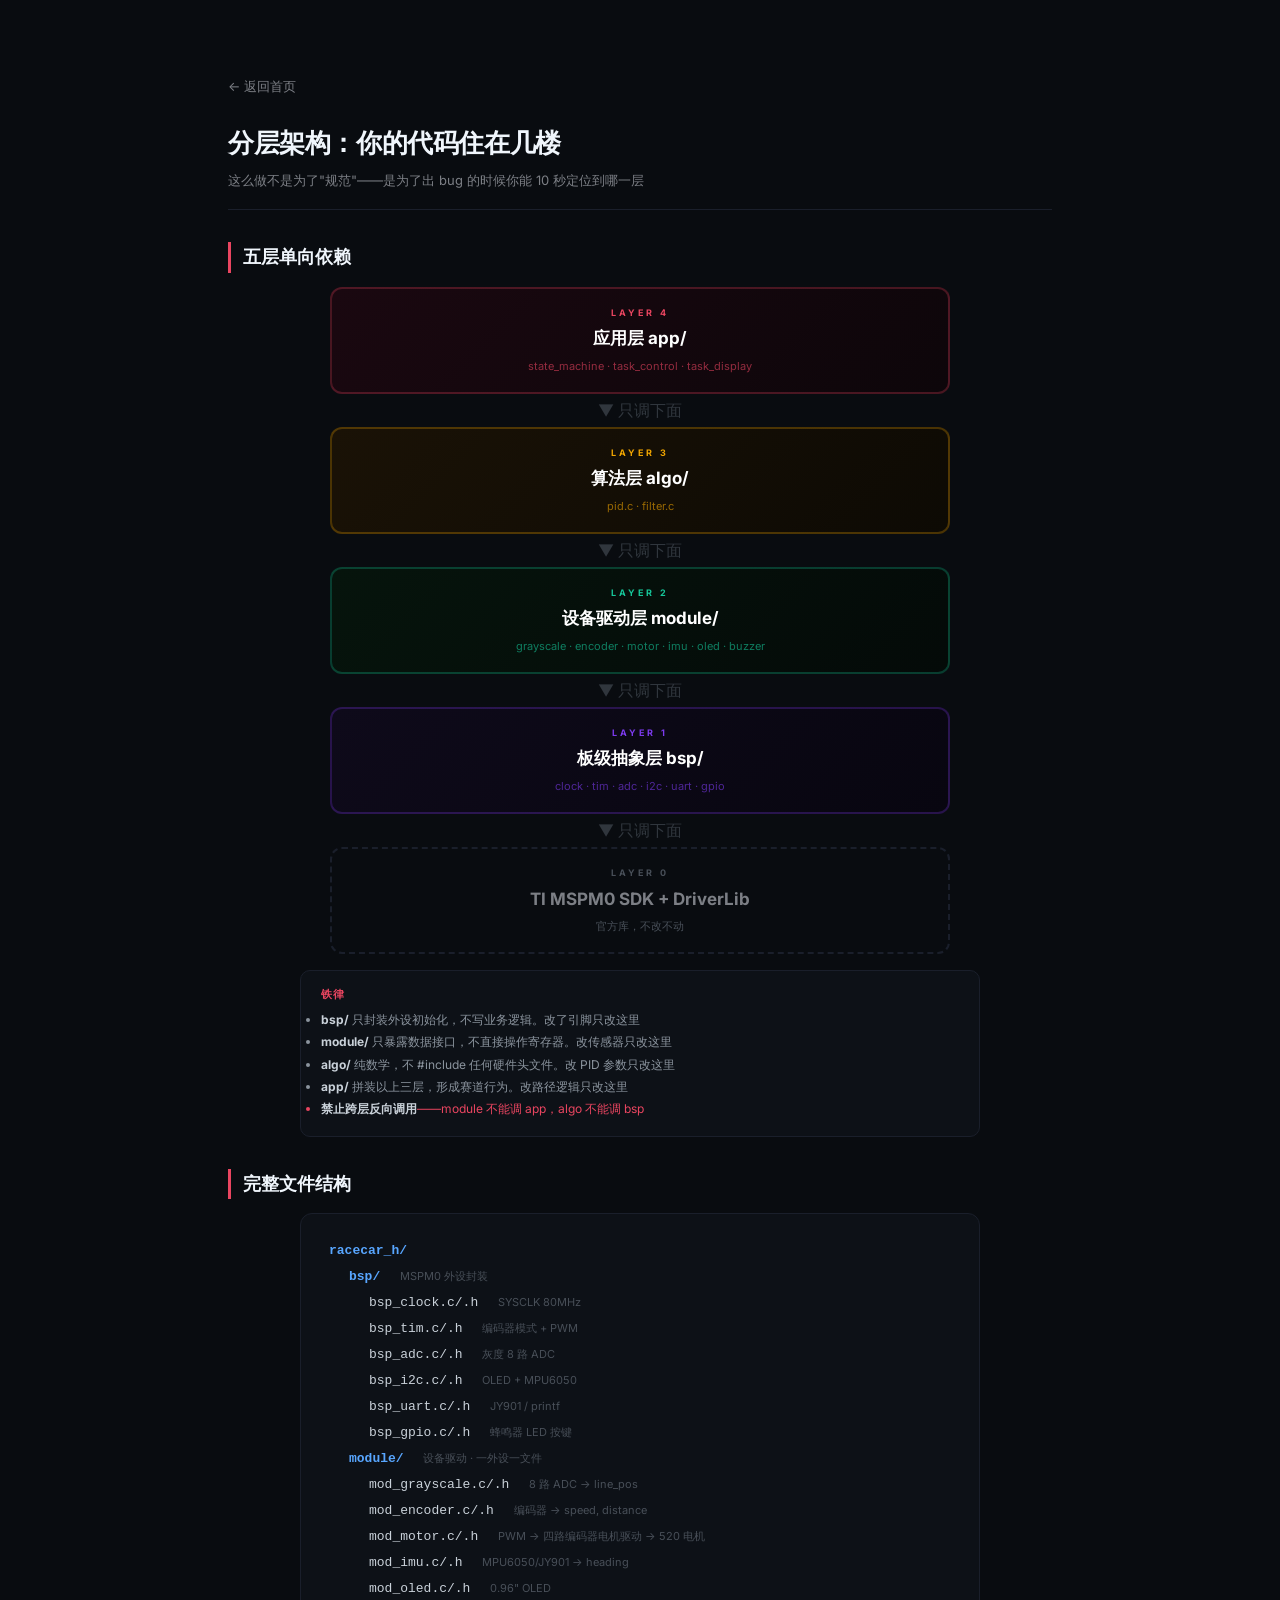
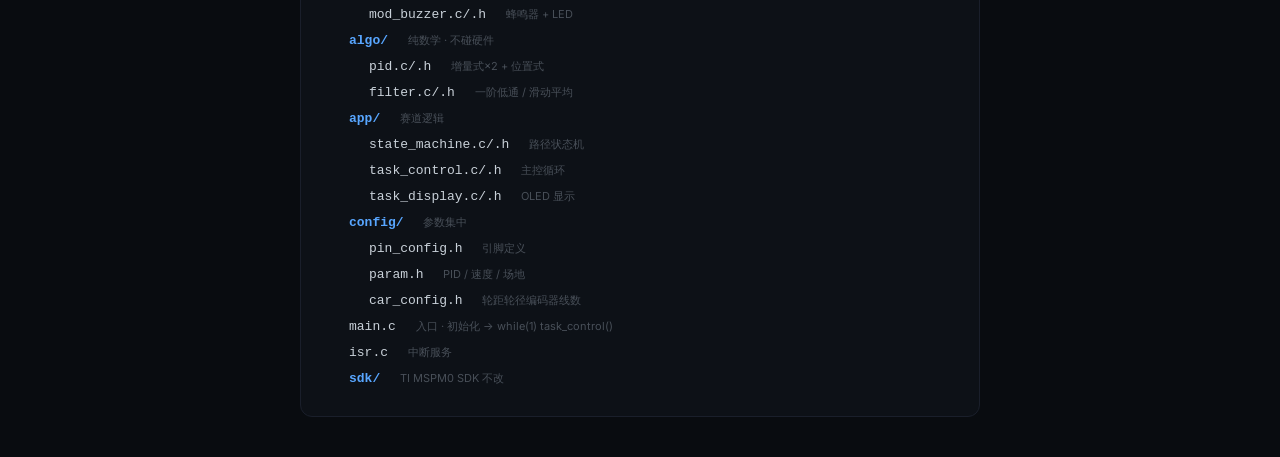
==== arch.html @ f5827399 "电赛练习题 · 自动行驶小车" ====
<!DOCTYPE html>
<html lang="zh-CN">
<head>
<meta charset="UTF-8"><meta name="viewport" content="width=device-width, initial-scale=1.0">
<title>分层架构 · 电赛练习题</title><link rel="stylesheet" href="style.css">
</head>
<body>
<div class="container">
<a class="back" href="index.html">&larr; 返回首页</a>
<div class="page-head"><h1>分层架构：你的代码住在几楼</h1><div class="sub">这么做不是为了"规范"——是为了出 bug 的时候你能 10 秒定位到哪一层</div></div>

<div class="sec-title">五层单向依赖</div>
<div class="layers">
  <div class="lcard l4"><div class="ltag">Layer 4</div><div class="lname">应用层 app/</div><div class="lfiles">state_machine · task_control · task_display</div></div>
  <div class="larr">▼ 只调下面</div>
  <div class="lcard l3"><div class="ltag">Layer 3</div><div class="lname">算法层 algo/</div><div class="lfiles">pid.c · filter.c</div></div>
  <div class="larr">▼ 只调下面</div>
  <div class="lcard l2"><div class="ltag">Layer 2</div><div class="lname">设备驱动层 module/</div><div class="lfiles">grayscale · encoder · motor · imu · oled · buzzer</div></div>
  <div class="larr">▼ 只调下面</div>
  <div class="lcard l1"><div class="ltag">Layer 1</div><div class="lname">板级抽象层 bsp/</div><div class="lfiles">clock · tim · adc · i2c · uart · gpio</div></div>
  <div class="larr">▼ 只调下面</div>
  <div class="lcard l0"><div class="ltag">Layer 0</div><div class="lname">TI MSPM0 SDK + DriverLib</div><div class="lfiles">官方库，不改不动</div></div>
</div>

<div class="call" style="margin-top:16px">
  <div class="cttl">铁律</div>
  <ul>
    <li><b>bsp/</b> 只封装外设初始化，不写业务逻辑。改了引脚只改这里</li>
    <li><b>module/</b> 只暴露数据接口，不直接操作寄存器。改传感器只改这里</li>
    <li><b>algo/</b> 纯数学，不 #include 任何硬件头文件。改 PID 参数只改这里</li>
    <li><b>app/</b> 拼装以上三层，形成赛道行为。改路径逻辑只改这里</li>
    <li style="color:#e94560;"><b>禁止跨层反向调用</b>——module 不能调 app，algo 不能调 bsp</li>
  </ul>
</div>

<div class="sec-title">完整文件结构</div>
<div class="ftree">
<div><span class="d">racecar_h/</span></div>
<div class="i1"><span class="d">bsp/</span> <span class="c">MSPM0 外设封装</span></div>
<div class="i2"><span class="f">bsp_clock.c/.h</span> <span class="c">SYSCLK 80MHz</span></div>
<div class="i2"><span class="f">bsp_tim.c/.h</span> <span class="c">编码器模式 + PWM</span></div>
<div class="i2"><span class="f">bsp_adc.c/.h</span> <span class="c">灰度 8 路 ADC</span></div>
<div class="i2"><span class="f">bsp_i2c.c/.h</span> <span class="c">OLED + MPU6050</span></div>
<div class="i2"><span class="f">bsp_uart.c/.h</span> <span class="c">JY901 / printf</span></div>
<div class="i2"><span class="f">bsp_gpio.c/.h</span> <span class="c">蜂鸣器 LED 按键</span></div>
<div class="i1"><span class="d">module/</span> <span class="c">设备驱动 · 一外设一文件</span></div>
<div class="i2"><span class="f">mod_grayscale.c/.h</span> <span class="c">8 路 ADC → line_pos</span></div>
<div class="i2"><span class="f">mod_encoder.c/.h</span> <span class="c">编码器 → speed, distance</span></div>
<div class="i2"><span class="f">mod_motor.c/.h</span> <span class="c">PWM → 四路编码器电机驱动 → 520 电机</span></div>
<div class="i2"><span class="f">mod_imu.c/.h</span> <span class="c">MPU6050/JY901 → heading</span></div>
<div class="i2"><span class="f">mod_oled.c/.h</span> <span class="c">0.96" OLED</span></div>
<div class="i2"><span class="f">mod_buzzer.c/.h</span> <span class="c">蜂鸣器 + LED</span></div>
<div class="i1"><span class="d">algo/</span> <span class="c">纯数学 · 不碰硬件</span></div>
<div class="i2"><span class="f">pid.c/.h</span> <span class="c">增量式×2 + 位置式</span></div>
<div class="i2"><span class="f">filter.c/.h</span> <span class="c">一阶低通 / 滑动平均</span></div>
<div class="i1"><span class="d">app/</span> <span class="c">赛道逻辑</span></div>
<div class="i2"><span class="f">state_machine.c/.h</span> <span class="c">路径状态机</span></div>
<div class="i2"><span class="f">task_control.c/.h</span> <span class="c">主控循环</span></div>
<div class="i2"><span class="f">task_display.c/.h</span> <span class="c">OLED 显示</span></div>
<div class="i1"><span class="d">config/</span> <span class="c">参数集中</span></div>
<div class="i2"><span class="f">pin_config.h</span> <span class="c">引脚定义</span></div>
<div class="i2"><span class="f">param.h</span> <span class="c">PID / 速度 / 场地</span></div>
<div class="i2"><span class="f">car_config.h</span> <span class="c">轮距轮径编码器线数</span></div>
<div class="i1"><span class="f">main.c</span> <span class="c">入口 · 初始化 → while(1) task_control()</span></div>
<div class="i1"><span class="f">isr.c</span> <span class="c">中断服务</span></div>
<div class="i1"><span class="d">sdk/</span> <span class="c">TI MSPM0 SDK 不改</span></div>
</div>

</div>
</body>
</html>
---- style.css ----
/* ====== racecar-h docs — polished ====== */
@import url('https://fonts.googleapis.com/css2?family=Inter:wght@400;500;600;700;800&display=swap');

*{margin:0;padding:0;box-sizing:border-box}
html{scroll-behavior:smooth}
body{
  background:#090c10;color:#c9d1d9;
  font-family:'Inter','Segoe UI','Microsoft YaHei','PingFang SC',sans-serif;
  line-height:1.7;-webkit-font-smoothing:antialiased;
}

/* ---- nav ---- */
.topbar{
  position:fixed;top:0;left:0;right:0;z-index:100;
  background:rgba(9,12,16,.92);backdrop-filter:blur(12px);
  border-bottom:1px solid #1a1f2b;padding:0 28px;
  display:flex;align-items:center;justify-content:space-between;height:52px;
}
.topbar .logo{font-size:14px;font-weight:700;color:#f0f6fc;letter-spacing:-0.3px;}
.topbar .logo span{color:#e94560;}
.topbar a{color:#8b949e;text-decoration:none;font-size:12px;margin-left:20px;transition:color .15s}
.topbar a:hover{color:#f0f6fc}

/* ---- container ---- */
.container{max-width:880px;margin:0 auto;padding:72px 28px 40px}

/* ---- back link ---- */
.back{display:inline-block;color:#7c7f85;text-decoration:none;font-size:13px;margin-bottom:24px;transition:color .15s}
.back:hover{color:#e94560}

/* ---- page heading ---- */
.page-head{border-bottom:1px solid #1a1f2b;padding-bottom:18px;margin-bottom:28px}
.page-head h1{font-size:26px;font-weight:800;color:#f0f6fc;letter-spacing:-0.4px}
.page-head .sub{font-size:13px;color:#7c7f85;margin-top:4px}

/* ---- hero (homepage) ---- */
.hero{text-align:center;padding:40px 0 20px}
.hero h1{font-size:38px;font-weight:800;color:#f0f6fc;letter-spacing:-0.8px}
.hero h1 span{color:#e94560}
.hero .lead{font-size:15px;color:#7c7f85;margin-top:8px;line-height:1.6}
.hero .badges{margin-top:16px;display:flex;gap:8px;justify-content:center;flex-wrap:wrap}
.badge{display:inline-block;padding:4px 12px;border-radius:20px;font-size:11px;font-weight:600;letter-spacing:.5px}
.badge-red{background:#e9456022;color:#e94560;border:1px solid #e9456033}
.badge-purple{background:#7c3aed22;color:#a78bfa;border:1px solid #7c3aed33}
.badge-green{background:#16c79a22;color:#16c79a;border:1px solid #16c79a33}

/* ---- step cards (homepage) ---- */
.steps{display:flex;flex-direction:column;gap:28px;margin-top:20px}
.step-group{}
.step-group h2{font-size:17px;font-weight:700;color:#f0f6fc;margin-bottom:14px;display:flex;align-items:center;gap:8px}
.step-group h2 .icon{width:28px;height:28px;border-radius:8px;display:inline-flex;align-items:center;justify-content:center;font-size:14px}
.icon-red{background:#e94560;color:#fff}
.icon-green{background:#16c79a;color:#090c10}
.icon-purple{background:#7c3aed;color:#fff}
.icon-amber{background:#f0a500;color:#090c10}
.icon-blue{background:#388bfd;color:#fff}

.cards{display:grid;grid-template-columns:repeat(auto-fill,minmax(240px,1fr));gap:12px}

.card{
  display:block;text-decoration:none;
  background:#0d1117;border:1px solid #1a1f2b;border-radius:12px;
  padding:20px 22px;transition:all .2s;position:relative;overflow:hidden;
}
.card:hover{background:#121820;border-color:#30363d;transform:translateY(-2px);box-shadow:0 8px 30px rgba(0,0,0,.4)}
.card .num{font-size:10px;font-weight:700;color:#e94560;text-transform:uppercase;letter-spacing:1.5px;margin-bottom:6px}
.card .title{font-size:16px;font-weight:700;color:#f0f6fc;margin-bottom:4px}
.card .desc{font-size:12px;color:#7c7f85;line-height:1.5}
.card .tag-row{display:flex;gap:6px;margin-top:10px;flex-wrap:wrap}
.card .mini-tag{font-size:10px;padding:2px 8px;border-radius:10px;background:#1a1f2b;color:#8b949e;font-weight:500}

/* ---- sections ---- */
.sec-title{font-size:18px;font-weight:700;color:#f0f6fc;margin:32px 0 14px;padding-left:12px;border-left:3px solid #e94560}
.sec-sub{font-size:13px;color:#7c7f85;margin-bottom:18px}

/* ---- layers ---- */
.layers{display:flex;flex-direction:column;gap:0;align-items:center;max-width:620px;margin:0 auto}
.lcard{width:100%;border-radius:12px;padding:16px 24px;text-align:center}
.lcard .ltag{font-size:9px;letter-spacing:3px;text-transform:uppercase;margin-bottom:4px;font-weight:700}
.lcard .lname{font-size:17px;font-weight:700}
.lcard .lfiles{font-size:11px;margin-top:4px}
.l4{background:linear-gradient(135deg,#1a0810,#0d060a);border:2px solid #e9456044}
.l4 .ltag{color:#e94560}.l4 .lname{color:#fff}.l4 .lfiles{color:#e9456099}
.l3{background:linear-gradient(135deg,#1a1206,#0d0a04);border:2px solid #f0a50044}
.l3 .ltag{color:#f0a500}.l3 .lname{color:#fff}.l3 .lfiles{color:#f0a50099}
.l2{background:linear-gradient(135deg,#06140c,#040a08);border:2px solid #16c79a44}
.l2 .ltag{color:#16c79a}.l2 .lname{color:#fff}.l2 .lfiles{color:#16c79a99}
.l1{background:linear-gradient(135deg,#0e0a1a,#080610);border:2px solid #7c3aed44}
.l1 .ltag{color:#7c3aed}.l1 .lname{color:#fff}.l1 .lfiles{color:#7c3aed99}
.l0{background:#090c10;border:2px dashed #1a1f2b}
.l0 .ltag{color:#484f58}.l0 .lname{color:#7c7f85}.l0 .lfiles{color:#484f58}
.larr{text-align:center;color:#30363d;font-size:16px;padding:3px 0}

/* ---- file tree ---- */
.ftree{
  background:#0d1117;border:1px solid #1a1f2b;border-radius:12px;
  padding:24px 28px;font-family:'Cascadia Code','Consolas',monospace;
  font-size:13px;line-height:2.0;max-width:680px;margin:0 auto;
}
.ftree .d{color:#58a6ff;font-weight:600}
.ftree .f{color:#c9d1d9}
.ftree .c{color:#484f58;font-size:11px;margin-left:12px;font-family:'Inter','Microsoft YaHei',sans-serif}
.ftree .i1{padding-left:20px}.ftree .i2{padding-left:40px}.ftree .i3{padding-left:60px}

/* ---- system blocks ---- */
.blk{
  border-radius:10px;padding:14px 18px;text-align:center;min-width:130px;
  transition:transform .15s
}
.blk:hover{transform:translateY(-2px)}
.blk .lbl{font-size:10px;letter-spacing:2px;font-weight:700}
.blk .nm{font-size:14px;font-weight:700;color:#f0f6fc;margin-top:2px}
.blk .dt{font-size:11px;color:#7c7f85;margin-top:2px}
.blk-s{background:#06140c;border:1.5px solid #16c79a44}.blk-s .lbl{color:#16c79a}
.blk-m{background:#1a0810;border:1.5px solid #e9456044}.blk-m .lbl{color:#e94560}
.blk-a{background:#1a1206;border:1.5px solid #f0a50044}.blk-a .lbl{color:#f0a500}
.blk-row{display:flex;gap:12px;justify-content:center;flex-wrap:wrap;margin:8px 0}
.blk-arr{text-align:center;color:#30363d;font-size:14px;padding:3px 0}

/* ---- state machine ---- */
.sgrid{display:grid;grid-template-columns:repeat(4,1fr);gap:10px;max-width:740px;margin:0 auto;text-align:center}
.snode{border-radius:10px;padding:16px 10px;border:1.5px solid #1a1f2b;background:#0d1117;transition:all .15s}
.snode:hover{border-color:#e9456044;background:#121820}
.snode .snid{font-size:26px;font-weight:800;color:#e94560}
.snode .snp{font-size:13px;color:#f0f6fc;margin-top:2px;font-weight:600}
.snode .sns{font-size:11px;color:#16c79a;margin-top:4px}
.snode .snd{font-size:10px;color:#7c7f85;margin-top:2px}
@media(max-width:640px){.sgrid{grid-template-columns:repeat(2,1fr)}}

/* ---- PID ---- */
.pidbox{max-width:640px;margin:0 auto;border-radius:12px;padding:16px 22px;text-align:center}
.pidbox.outer{background:linear-gradient(135deg,#1a0810,#0d060a);border:2px solid #e9456044}
.pidbox.outer .pn{color:#e94560}
.pidbox.inner{background:linear-gradient(135deg,#06140c,#040a08);border:2px solid #16c79a44}
.pidbox.inner .pn{color:#16c79a}
.pidbox .pn{font-size:15px;font-weight:700}
.pidbox .pio{font-size:12px;color:#7c7f85;margin-top:4px}
.pidbox .pio span{color:#16c79a;font-weight:600}
.pidarr{text-align:center;color:#f0a50077;font-size:14px;padding:3px 0}

.formbox{
  background:#0d1117;border:1px solid #1a1f2b;border-radius:12px;
  padding:18px 22px;text-align:center;max-width:640px;margin:0 auto;font-family:monospace
}

.pgrid{display:grid;grid-template-columns:repeat(3,1fr);gap:8px;max-width:640px;margin:0 auto;text-align:center}
@media(max-width:640px){.pgrid{grid-template-columns:1fr}}

/* ---- tuning steps ---- */
.tstep{
  display:flex;gap:14px;align-items:flex-start;
  background:#0d1117;border:1px solid #1a1f2b;border-radius:10px;
  padding:16px 18px;margin:8px 0;max-width:700px
}
.tstep .tsn{
  background:#e94560;color:#fff;border-radius:50%;
  width:28px;height:28px;display:flex;align-items:center;justify-content:center;
  font-size:13px;font-weight:700;flex-shrink:0
}
.tstep .tsb{flex:1}
.tstep .tst{font-weight:700;color:#f0f6fc;font-size:14px}
.tstep .tsd{font-size:12px;color:#7c7f85;margin-top:3px;line-height:1.5}
.tstep .tsc{font-family:monospace;font-size:11px;color:#58a6ff;margin-top:4px}

/* ---- table ---- */
.tbl{width:100%;max-width:720px;margin:0 auto;border-collapse:collapse;font-size:13px}
.tbl th{background:#0d1117;color:#e94560;font-weight:600;padding:9px 12px;text-align:left;border-bottom:2px solid #1a1f2b}
.tbl td{padding:8px 12px;border-bottom:1px solid #101620}
.tbl tr:hover td{background:#0d1117}
.tbl .cat{color:#f0a500;font-weight:600;padding-top:10px;font-size:11px;letter-spacing:.5px}

/* ---- code ---- */
.code{
  background:#0d1117;border:1px solid #1a1f2b;border-radius:10px;
  padding:16px 20px;margin:10px 0;font-family:'Cascadia Code','Consolas',monospace;
  font-size:12.5px;line-height:1.7;overflow-x:auto;white-space:pre;
  color:#c9d1d9;max-width:720px
}
.code .kw{color:#ff7b72}.code .ty{color:#ffa657}.code .fn{color:#d2a8ff}
.code .cm{color:#484f58}.code .str{color:#a5d6ff}.code .num{color:#79c0ff}

/* ---- callout ---- */
.call{
  background:#0d1117;border:1px solid #1a1f2b;border-radius:10px;
  padding:14px 20px;max-width:680px;margin:12px auto 0
}
.call .cttl{color:#e94560;font-weight:700;font-size:11px;text-transform:uppercase;letter-spacing:1px;margin-bottom:6px}
.call li{font-size:12px;color:#8b949e;margin:2px 0}
.call li b{color:#c9d1d9}

/* ---- checklist ---- */
.chk{margin:6px 0}
.chk .item{
  display:flex;gap:10px;align-items:flex-start;
  background:#0d1117;border:1px solid #1a1f2b;border-radius:8px;
  padding:12px 16px;margin:6px 0
}
.chk .box{width:18px;height:18px;border:2px solid #30363d;border-radius:4px;flex-shrink:0}
.chk .txt{font-size:13px;color:#c9d1d9;font-weight:600}
.chk .det{font-size:11px;color:#7c7f85;margin-top:2px;line-height:1.5}

/* ---- footer ---- */
footer{text-align:center;padding:32px 20px;color:#484f58;font-size:11px;border-top:1px solid #101620;margin-top:40px}
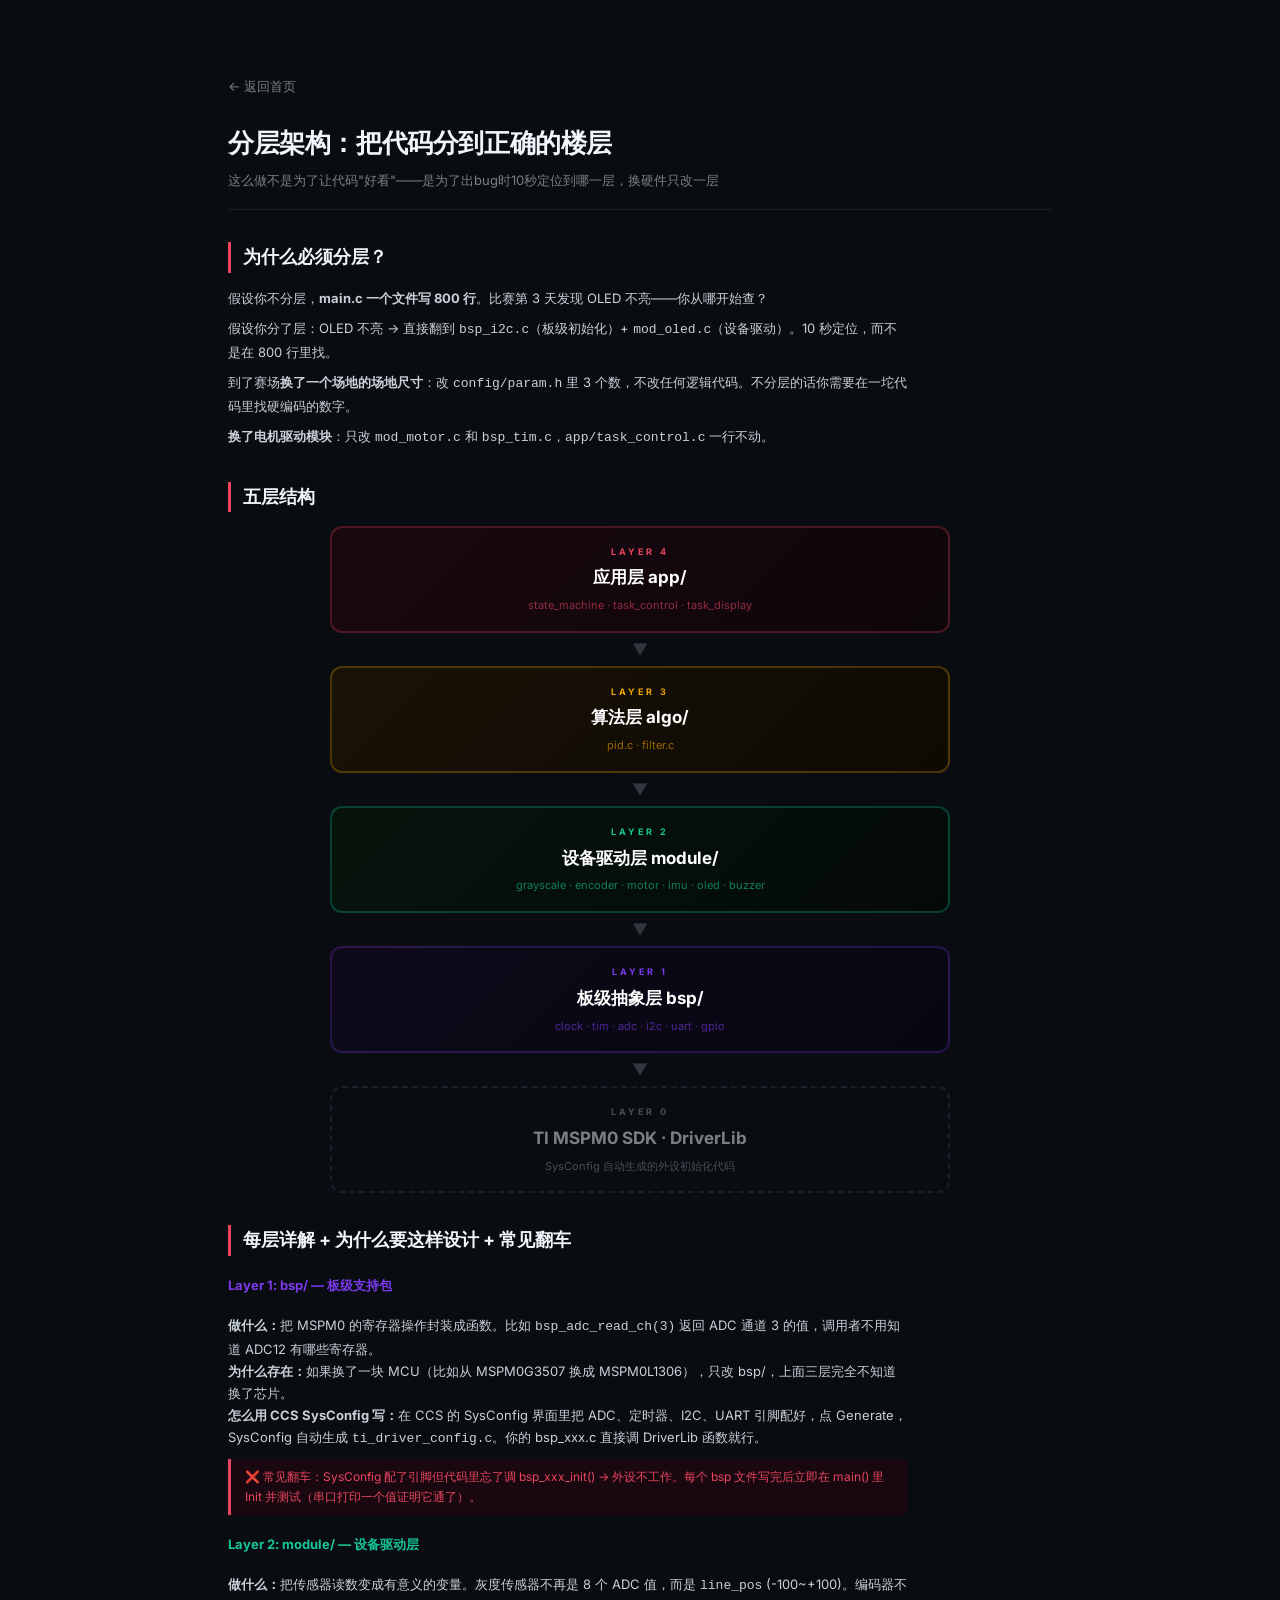
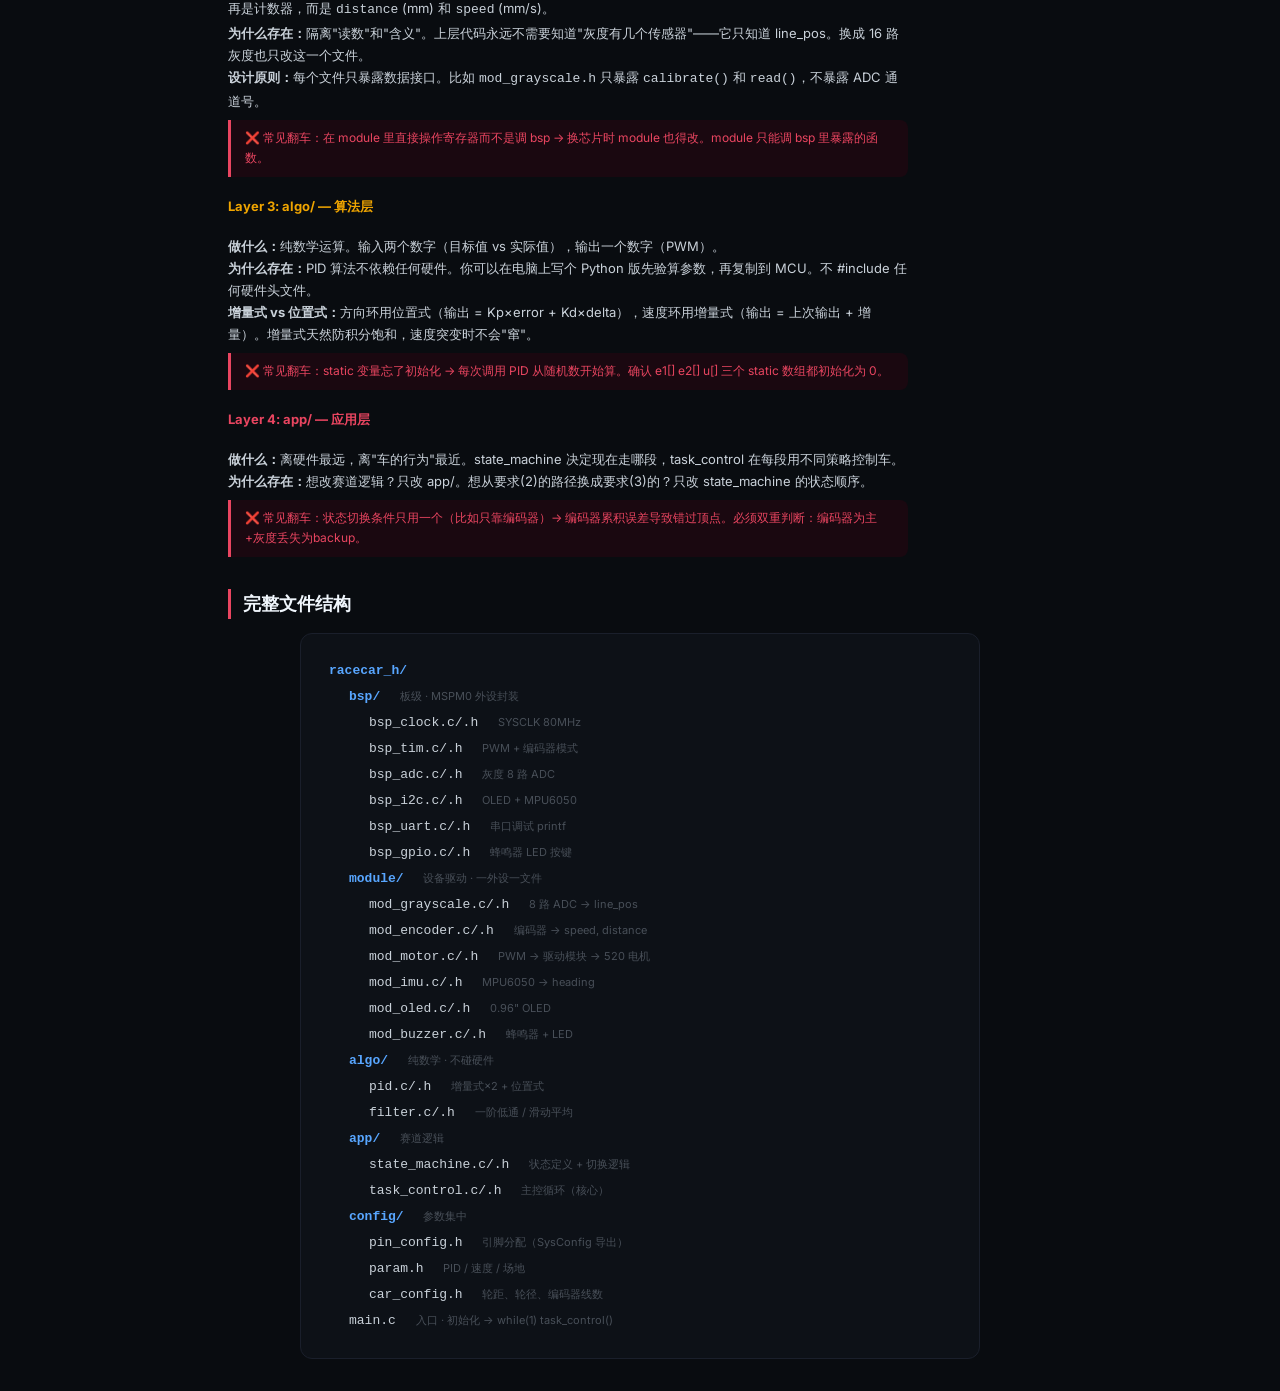
==== commit f92f28b0: "大改：首页按时间线重排 + 新建模块百科 + 架构页加为什么和翻车" ====
--- a/arch.html
+++ b/arch.html
@@ -3,67 +3,95 @@
 <head>
 <meta charset="UTF-8"><meta name="viewport" content="width=device-width, initial-scale=1.0">
 <title>分层架构 · 电赛练习题</title><link rel="stylesheet" href="style.css">
+<style>.fail-inline{background:#1a0810;border-left:3px solid #e94560;border-radius:0 8px 8px 0;padding:8px 14px;margin:8px 0;font-size:12px;color:#e94560}</style>
 </head>
 <body>
 <div class="container">
 <a class="back" href="index.html">&larr; 返回首页</a>
-<div class="page-head"><h1>分层架构：你的代码住在几楼</h1><div class="sub">这么做不是为了"规范"——是为了出 bug 的时候你能 10 秒定位到哪一层</div></div>
+<div class="page-head"><h1>分层架构：把代码分到正确的楼层</h1><div class="sub">这么做不是为了让代码"好看"——是为了出bug时10秒定位到哪一层，换硬件只改一层</div></div>
 
-<div class="sec-title">五层单向依赖</div>
-<div class="layers">
-  <div class="lcard l4"><div class="ltag">Layer 4</div><div class="lname">应用层 app/</div><div class="lfiles">state_machine · task_control · task_display</div></div>
-  <div class="larr">▼ 只调下面</div>
-  <div class="lcard l3"><div class="ltag">Layer 3</div><div class="lname">算法层 algo/</div><div class="lfiles">pid.c · filter.c</div></div>
-  <div class="larr">▼ 只调下面</div>
-  <div class="lcard l2"><div class="ltag">Layer 2</div><div class="lname">设备驱动层 module/</div><div class="lfiles">grayscale · encoder · motor · imu · oled · buzzer</div></div>
-  <div class="larr">▼ 只调下面</div>
-  <div class="lcard l1"><div class="ltag">Layer 1</div><div class="lname">板级抽象层 bsp/</div><div class="lfiles">clock · tim · adc · i2c · uart · gpio</div></div>
-  <div class="larr">▼ 只调下面</div>
-  <div class="lcard l0"><div class="ltag">Layer 0</div><div class="lname">TI MSPM0 SDK + DriverLib</div><div class="lfiles">官方库，不改不动</div></div>
+<div class="sec-title">为什么必须分层？</div>
+<div style="max-width:680px;font-size:13px;color:#c9d1d9;line-height:1.7;">
+  <p>假设你不分层，<b>main.c 一个文件写 800 行</b>。比赛第 3 天发现 OLED 不亮——你从哪开始查？</p>
+  <p style="margin-top:8px;">假设你分了层：OLED 不亮 → 直接翻到 <code>bsp_i2c.c</code>（板级初始化）+ <code>mod_oled.c</code>（设备驱动）。10 秒定位，而不是在 800 行里找。</p>
+  <p style="margin-top:8px;">到了赛场<b>换了一个场地的场地尺寸</b>：改 <code>config/param.h</code> 里 3 个数，不改任何逻辑代码。不分层的话你需要在一坨代码里找硬编码的数字。</p>
+  <p style="margin-top:8px;"><b>换了电机驱动模块</b>：只改 <code>mod_motor.c</code> 和 <code>bsp_tim.c</code>，<code>app/task_control.c</code> 一行不动。</p>
 </div>
 
-<div class="call" style="margin-top:16px">
-  <div class="cttl">铁律</div>
-  <ul>
-    <li><b>bsp/</b> 只封装外设初始化，不写业务逻辑。改了引脚只改这里</li>
-    <li><b>module/</b> 只暴露数据接口，不直接操作寄存器。改传感器只改这里</li>
-    <li><b>algo/</b> 纯数学，不 #include 任何硬件头文件。改 PID 参数只改这里</li>
-    <li><b>app/</b> 拼装以上三层，形成赛道行为。改路径逻辑只改这里</li>
-    <li style="color:#e94560;"><b>禁止跨层反向调用</b>——module 不能调 app，algo 不能调 bsp</li>
-  </ul>
+<div class="sec-title">五层结构</div>
+<div class="layers">
+  <div class="lcard l4"><div class="ltag">Layer 4</div><div class="lname">应用层 app/</div><div class="lfiles">state_machine · task_control · task_display</div></div><div class="larr">▼</div>
+  <div class="lcard l3"><div class="ltag">Layer 3</div><div class="lname">算法层 algo/</div><div class="lfiles">pid.c · filter.c</div></div><div class="larr">▼</div>
+  <div class="lcard l2"><div class="ltag">Layer 2</div><div class="lname">设备驱动层 module/</div><div class="lfiles">grayscale · encoder · motor · imu · oled · buzzer</div></div><div class="larr">▼</div>
+  <div class="lcard l1"><div class="ltag">Layer 1</div><div class="lname">板级抽象层 bsp/</div><div class="lfiles">clock · tim · adc · i2c · uart · gpio</div></div><div class="larr">▼</div>
+  <div class="lcard l0"><div class="ltag">Layer 0</div><div class="lname">TI MSPM0 SDK · DriverLib</div><div class="lfiles">SysConfig 自动生成的外设初始化代码</div></div>
+</div>
+
+<div class="sec-title">每层详解 + 为什么要这样设计 + 常见翻车</div>
+
+<!-- L1 -->
+<div class="sec-sub" style="font-size:13px;font-weight:700;color:#7c3aed;margin-top:18px;">Layer 1: bsp/ — 板级支持包</div>
+<div style="max-width:680px;font-size:13px;color:#c9d1d9;line-height:1.7;">
+  <b>做什么：</b>把 MSPM0 的寄存器操作封装成函数。比如 <code>bsp_adc_read_ch(3)</code> 返回 ADC 通道 3 的值，调用者不用知道 ADC12 有哪些寄存器。<br>
+  <b>为什么存在：</b>如果换了一块 MCU（比如从 MSPM0G3507 换成 MSPM0L1306），只改 bsp/，上面三层完全不知道换了芯片。<br>
+  <b>怎么用 CCS SysConfig 写：</b>在 CCS 的 SysConfig 界面里把 ADC、定时器、I2C、UART 引脚配好，点 Generate，SysConfig 自动生成 <code>ti_driver_config.c</code>。你的 bsp_xxx.c 直接调 DriverLib 函数就行。<br>
+  <div class="fail-inline">❌ 常见翻车：SysConfig 配了引脚但代码里忘了调 bsp_xxx_init() → 外设不工作。每个 bsp 文件写完后立即在 main() 里 Init 并测试（串口打印一个值证明它通了）。</div>
+</div>
+
+<!-- L2 -->
+<div class="sec-sub" style="font-size:13px;font-weight:700;color:#16c79a;margin-top:18px;">Layer 2: module/ — 设备驱动层</div>
+<div style="max-width:680px;font-size:13px;color:#c9d1d9;line-height:1.7;">
+  <b>做什么：</b>把传感器读数变成有意义的变量。灰度传感器不再是 8 个 ADC 值，而是 <code>line_pos</code> (-100~+100)。编码器不再是计数器，而是 <code>distance</code> (mm) 和 <code>speed</code> (mm/s)。<br>
+  <b>为什么存在：</b>隔离"读数"和"含义"。上层代码永远不需要知道"灰度有几个传感器"——它只知道 line_pos。换成 16 路灰度也只改这一个文件。<br>
+  <b>设计原则：</b>每个文件只暴露数据接口。比如 <code>mod_grayscale.h</code> 只暴露 <code>calibrate()</code> 和 <code>read()</code>，不暴露 ADC 通道号。<br>
+  <div class="fail-inline">❌ 常见翻车：在 module 里直接操作寄存器而不是调 bsp → 换芯片时 module 也得改。module 只能调 bsp 里暴露的函数。</div>
+</div>
+
+<!-- L3 -->
+<div class="sec-sub" style="font-size:13px;font-weight:700;color:#f0a500;margin-top:18px;">Layer 3: algo/ — 算法层</div>
+<div style="max-width:680px;font-size:13px;color:#c9d1d9;line-height:1.7;">
+  <b>做什么：</b>纯数学运算。输入两个数字（目标值 vs 实际值），输出一个数字（PWM）。<br>
+  <b>为什么存在：</b>PID 算法不依赖任何硬件。你可以在电脑上写个 Python 版先验算参数，再复制到 MCU。不 #include 任何硬件头文件。<br>
+  <b>增量式 vs 位置式：</b>方向环用位置式（输出 = Kp×error + Kd×delta），速度环用增量式（输出 = 上次输出 + 增量）。增量式天然防积分饱和，速度突变时不会"窜"。<br>
+  <div class="fail-inline">❌ 常见翻车：static 变量忘了初始化 → 每次调用 PID 从随机数开始算。确认 e1[] e2[] u[] 三个 static 数组都初始化为 0。</div>
+</div>
+
+<!-- L4 -->
+<div class="sec-sub" style="font-size:13px;font-weight:700;color:#e94560;margin-top:18px;">Layer 4: app/ — 应用层</div>
+<div style="max-width:680px;font-size:13px;color:#c9d1d9;line-height:1.7;">
+  <b>做什么：</b>离硬件最远，离"车的行为"最近。state_machine 决定现在走哪段，task_control 在每段用不同策略控制车。<br>
+  <b>为什么存在：</b>想改赛道逻辑？只改 app/。想从要求(2)的路径换成要求(3)的？只改 state_machine 的状态顺序。<br>
+  <div class="fail-inline">❌ 常见翻车：状态切换条件只用一个（比如只靠编码器）→ 编码器累积误差导致错过顶点。必须双重判断：编码器为主+灰度丢失为backup。</div>
 </div>
 
 <div class="sec-title">完整文件结构</div>
 <div class="ftree">
 <div><span class="d">racecar_h/</span></div>
-<div class="i1"><span class="d">bsp/</span> <span class="c">MSPM0 外设封装</span></div>
+<div class="i1"><span class="d">bsp/</span> <span class="c">板级 · MSPM0 外设封装</span></div>
 <div class="i2"><span class="f">bsp_clock.c/.h</span> <span class="c">SYSCLK 80MHz</span></div>
-<div class="i2"><span class="f">bsp_tim.c/.h</span> <span class="c">编码器模式 + PWM</span></div>
+<div class="i2"><span class="f">bsp_tim.c/.h</span> <span class="c">PWM + 编码器模式</span></div>
 <div class="i2"><span class="f">bsp_adc.c/.h</span> <span class="c">灰度 8 路 ADC</span></div>
 <div class="i2"><span class="f">bsp_i2c.c/.h</span> <span class="c">OLED + MPU6050</span></div>
-<div class="i2"><span class="f">bsp_uart.c/.h</span> <span class="c">JY901 / printf</span></div>
+<div class="i2"><span class="f">bsp_uart.c/.h</span> <span class="c">串口调试 printf</span></div>
 <div class="i2"><span class="f">bsp_gpio.c/.h</span> <span class="c">蜂鸣器 LED 按键</span></div>
 <div class="i1"><span class="d">module/</span> <span class="c">设备驱动 · 一外设一文件</span></div>
 <div class="i2"><span class="f">mod_grayscale.c/.h</span> <span class="c">8 路 ADC → line_pos</span></div>
 <div class="i2"><span class="f">mod_encoder.c/.h</span> <span class="c">编码器 → speed, distance</span></div>
-<div class="i2"><span class="f">mod_motor.c/.h</span> <span class="c">PWM → 四路编码器电机驱动 → 520 电机</span></div>
-<div class="i2"><span class="f">mod_imu.c/.h</span> <span class="c">MPU6050/JY901 → heading</span></div>
+<div class="i2"><span class="f">mod_motor.c/.h</span> <span class="c">PWM → 驱动模块 → 520 电机</span></div>
+<div class="i2"><span class="f">mod_imu.c/.h</span> <span class="c">MPU6050 → heading</span></div>
 <div class="i2"><span class="f">mod_oled.c/.h</span> <span class="c">0.96" OLED</span></div>
 <div class="i2"><span class="f">mod_buzzer.c/.h</span> <span class="c">蜂鸣器 + LED</span></div>
 <div class="i1"><span class="d">algo/</span> <span class="c">纯数学 · 不碰硬件</span></div>
 <div class="i2"><span class="f">pid.c/.h</span> <span class="c">增量式×2 + 位置式</span></div>
 <div class="i2"><span class="f">filter.c/.h</span> <span class="c">一阶低通 / 滑动平均</span></div>
 <div class="i1"><span class="d">app/</span> <span class="c">赛道逻辑</span></div>
-<div class="i2"><span class="f">state_machine.c/.h</span> <span class="c">路径状态机</span></div>
-<div class="i2"><span class="f">task_control.c/.h</span> <span class="c">主控循环</span></div>
-<div class="i2"><span class="f">task_display.c/.h</span> <span class="c">OLED 显示</span></div>
+<div class="i2"><span class="f">state_machine.c/.h</span> <span class="c">状态定义 + 切换逻辑</span></div>
+<div class="i2"><span class="f">task_control.c/.h</span> <span class="c">主控循环（核心）</span></div>
 <div class="i1"><span class="d">config/</span> <span class="c">参数集中</span></div>
-<div class="i2"><span class="f">pin_config.h</span> <span class="c">引脚定义</span></div>
+<div class="i2"><span class="f">pin_config.h</span> <span class="c">引脚分配（SysConfig 导出）</span></div>
 <div class="i2"><span class="f">param.h</span> <span class="c">PID / 速度 / 场地</span></div>
-<div class="i2"><span class="f">car_config.h</span> <span class="c">轮距轮径编码器线数</span></div>
+<div class="i2"><span class="f">car_config.h</span> <span class="c">轮距、轮径、编码器线数</span></div>
 <div class="i1"><span class="f">main.c</span> <span class="c">入口 · 初始化 → while(1) task_control()</span></div>
-<div class="i1"><span class="f">isr.c</span> <span class="c">中断服务</span></div>
-<div class="i1"><span class="d">sdk/</span> <span class="c">TI MSPM0 SDK 不改</span></div>
 </div>
 
 </div>
